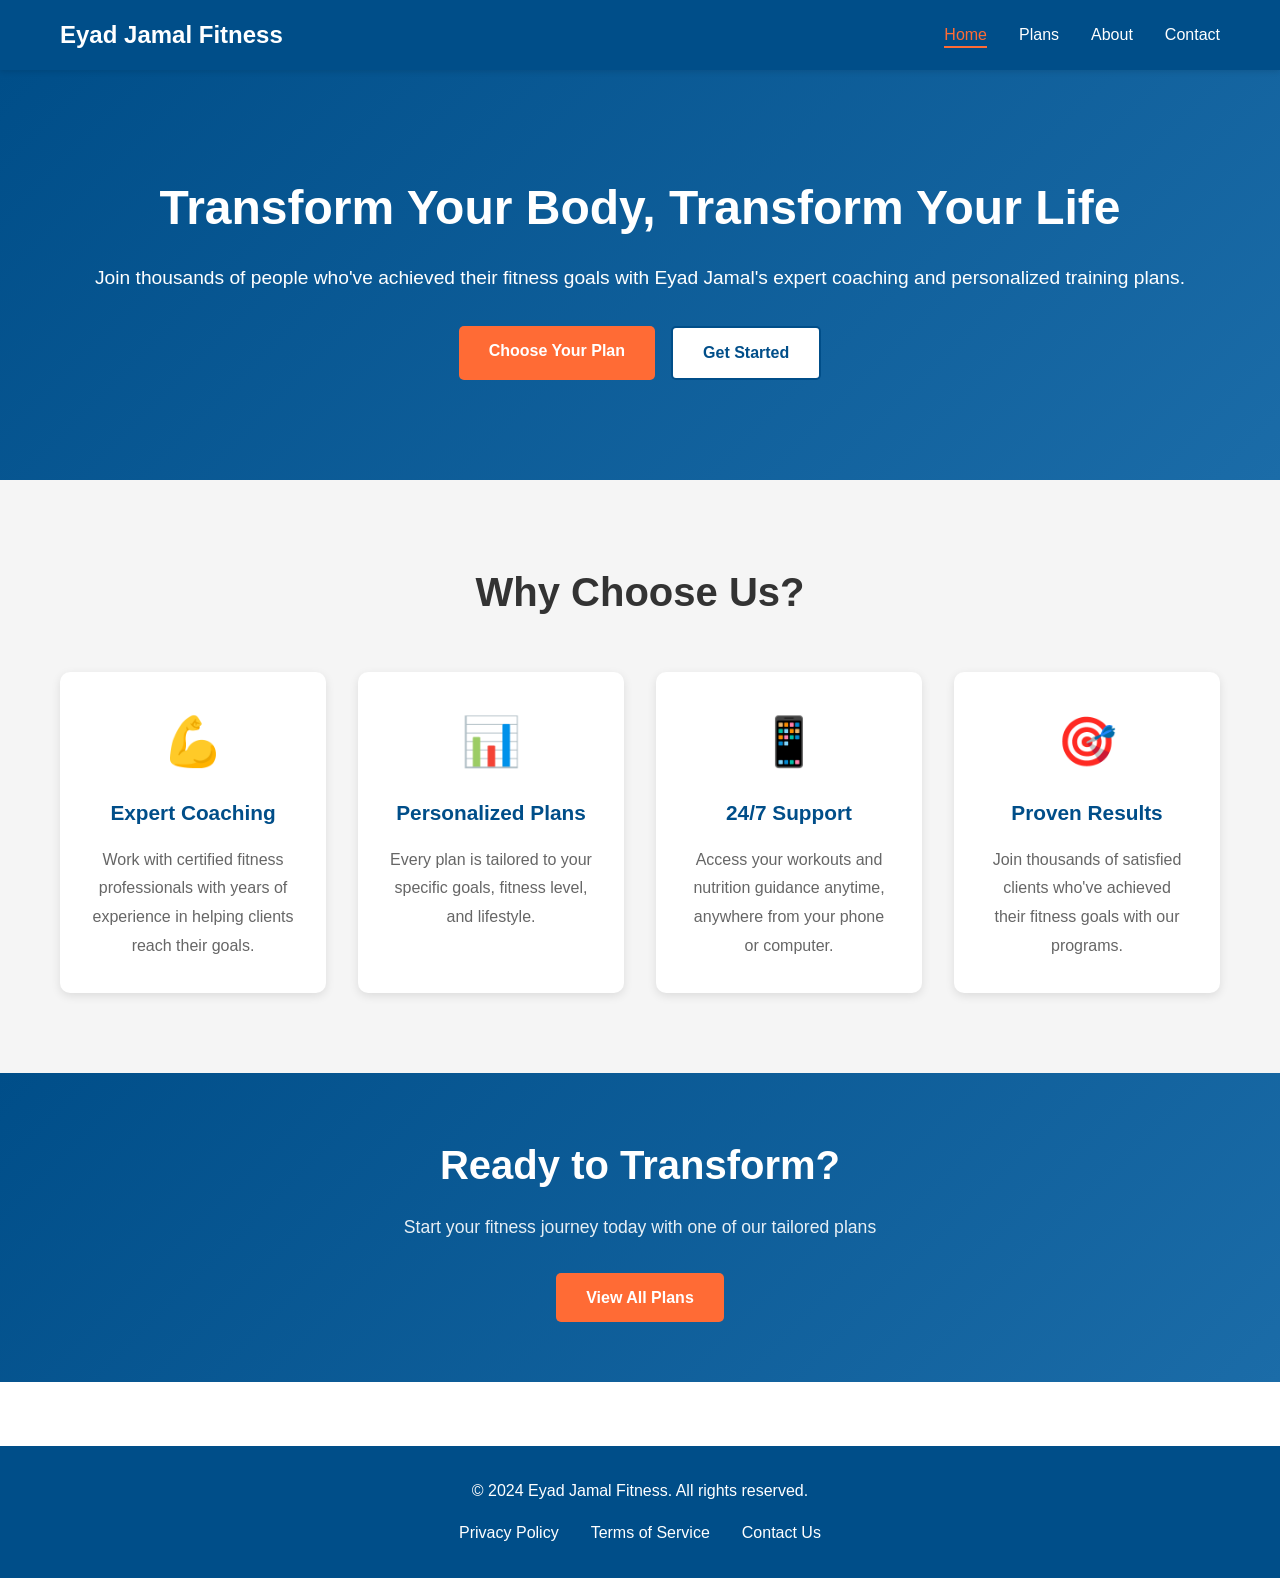
==== index.html @ 680c8c58 "Add homepage with hero section and features" ====
<!DOCTYPE html>
<html lang="en">
<head>
    <meta charset="UTF-8">
    <meta name="viewport" content="width=device-width, initial-scale=1.0">
    <title>Eyad Jamal Fitness - Transform Your Body, Transform Your Life</title>
    <link rel="stylesheet" href="styles.css">
</head>
<body>
    <!-- Navigation -->
    <nav class="navbar">
        <div class="container">
            <div class="nav-content">
                <div class="logo">
                    <h1>Eyad Jamal Fitness</h1>
                </div>
                <ul class="nav-links">
                    <li><a href="index.html" class="active">Home</a></li>
                    <li><a href="plans.html">Plans</a></li>
                    <li><a href="about.html">About</a></li>
                    <li><a href="contact.html">Contact</a></li>
                </ul>
            </div>
        </div>
    </nav>

    <!-- Hero Section -->
    <section class="hero">
        <div class="container">
            <div class="hero-content">
                <h2>Transform Your Body, Transform Your Life</h2>
                <p>Join thousands of people who've achieved their fitness goals with Eyad Jamal's expert coaching and personalized training plans.</p>
                <div class="hero-buttons">
                    <a href="plans.html" class="btn btn-primary">Choose Your Plan</a>
                    <a href="contact.html" class="btn btn-secondary">Get Started</a>
                </div>
            </div>
        </div>
    </section>

    <!-- Features Section -->
    <section class="features">
        <div class="container">
            <h2>Why Choose Us?</h2>
            <div class="features-grid">
                <div class="feature-card">
                    <div class="feature-icon">💪</div>
                    <h3>Expert Coaching</h3>
                    <p>Work with certified fitness professionals with years of experience in helping clients reach their goals.</p>
                </div>
                <div class="feature-card">
                    <div class="feature-icon">📊</div>
                    <h3>Personalized Plans</h3>
                    <p>Every plan is tailored to your specific goals, fitness level, and lifestyle.</p>
                </div>
                <div class="feature-card">
                    <div class="feature-icon">📱</div>
                    <h3>24/7 Support</h3>
                    <p>Access your workouts and nutrition guidance anytime, anywhere from your phone or computer.</p>
                </div>
                <div class="feature-card">
                    <div class="feature-icon">🎯</div>
                    <h3>Proven Results</h3>
                    <p>Join thousands of satisfied clients who've achieved their fitness goals with our programs.</p>
                </div>
            </div>
        </div>
    </section>

    <!-- CTA Section -->
    <section class="cta">
        <div class="container">
            <h2>Ready to Transform?</h2>
            <p>Start your fitness journey today with one of our tailored plans</p>
            <a href="plans.html" class="btn btn-primary">View All Plans</a>
        </div>
    </section>

    <!-- Footer -->
    <footer class="footer">
        <div class="container">
            <p>&copy; 2024 Eyad Jamal Fitness. All rights reserved.</p>
            <div class="footer-links">
                <a href="#">Privacy Policy</a>
                <a href="#">Terms of Service</a>
                <a href="#">Contact Us</a>
            </div>
        </div>
    </footer>
</body>
</html>
---- styles.css ----
/* Global Styles */
* {
    margin: 0;
    padding: 0;
    box-sizing: border-box;
}

:root {
    --primary-color: #FF6B35;
    --secondary-color: #004E89;
    --accent-color: #1B6CA8;
    --text-color: #333;
    --light-gray: #f5f5f5;
    --border-color: #ddd;
    --success-color: #4CAF50;
}

html {
    scroll-behavior: smooth;
}

body {
    font-family: 'Segoe UI', Tahoma, Geneva, Verdana, sans-serif;
    line-height: 1.6;
    color: var(--text-color);
}

.container {
    max-width: 1200px;
    margin: 0 auto;
    padding: 0 20px;
}

/* Navigation */
.navbar {
    background-color: var(--secondary-color);
    color: white;
    padding: 1rem 0;
    position: sticky;
    top: 0;
    z-index: 100;
    box-shadow: 0 2px 5px rgba(0, 0, 0, 0.1);
}

.nav-content {
    display: flex;
    justify-content: space-between;
    align-items: center;
}

.logo h1 {
    font-size: 1.5rem;
    font-weight: 700;
}

.nav-links {
    display: flex;
    list-style: none;
    gap: 2rem;
}

.nav-links a {
    color: white;
    text-decoration: none;
    font-weight: 500;
    transition: color 0.3s ease;
    position: relative;
}

.nav-links a:hover,
.nav-links a.active {
    color: var(--primary-color);
}

.nav-links a.active::after {
    content: '';
    position: absolute;
    bottom: -5px;
    left: 0;
    right: 0;
    height: 2px;
    background-color: var(--primary-color);
}

/* Hero Section */
.hero {
    background: linear-gradient(135deg, var(--secondary-color) 0%, var(--accent-color) 100%);
    color: white;
    padding: 100px 0;
    text-align: center;
}

.hero-content h2 {
    font-size: 3rem;
    margin-bottom: 1rem;
    animation: fadeInDown 0.6s ease;
}

.hero-content p {
    font-size: 1.2rem;
    margin-bottom: 2rem;
    animation: fadeInUp 0.6s ease;
}

.hero-buttons {
    display: flex;
    gap: 1rem;
    justify-content: center;
    flex-wrap: wrap;
    animation: fadeInUp 0.8s ease;
}

/* Buttons */
.btn {
    padding: 12px 30px;
    border: none;
    border-radius: 5px;
    font-size: 1rem;
    cursor: pointer;
    text-decoration: none;
    display: inline-block;
    transition: all 0.3s ease;
    font-weight: 600;
}

.btn-primary {
    background-color: var(--primary-color);
    color: white;
}

.btn-primary:hover {
    background-color: #ff5722;
    transform: translateY(-2px);
    box-shadow: 0 5px 15px rgba(255, 107, 53, 0.3);
}

.btn-secondary {
    background-color: white;
    color: var(--secondary-color);
    border: 2px solid var(--secondary-color);
}

.btn-secondary:hover {
    background-color: var(--secondary-color);
    color: white;
    transform: translateY(-2px);
}

/* Features Section */
.features {
    padding: 80px 0;
    background-color: var(--light-gray);
}

.features h2 {
    text-align: center;
    font-size: 2.5rem;
    margin-bottom: 3rem;
}

.features-grid {
    display: grid;
    grid-template-columns: repeat(auto-fit, minmax(250px, 1fr));
    gap: 2rem;
}

.feature-card {
    background: white;
    padding: 2rem;
    border-radius: 10px;
    text-align: center;
    box-shadow: 0 3px 10px rgba(0, 0, 0, 0.1);
    transition: transform 0.3s ease, box-shadow 0.3s ease;
}

.feature-card:hover {
    transform: translateY(-10px);
    box-shadow: 0 10px 25px rgba(0, 0, 0, 0.15);
}

.feature-icon {
    font-size: 3rem;
    margin-bottom: 1rem;
}

.feature-card h3 {
    font-size: 1.3rem;
    margin-bottom: 1rem;
    color: var(--secondary-color);
}

.feature-card p {
    color: #666;
    line-height: 1.8;
}

/* Plans Section */
.plans-section {
    padding: 80px 0;
}

.plans-section h2 {
    text-align: center;
    font-size: 2.5rem;
    margin-bottom: 3rem;
}

.plans-grid {
    display: grid;
    grid-template-columns: repeat(auto-fit, minmax(280px, 1fr));
    gap: 2rem;
}

.plan-card {
    background: white;
    border: 2px solid var(--border-color);
    border-radius: 10px;
    padding: 2rem;
    text-align: center;
    transition: all 0.3s ease;
    position: relative;
}

.plan-card:hover {
    transform: translateY(-10px);
    box-shadow: 0 10px 30px rgba(0, 0, 0, 0.2);
}

.plan-card.featured {
    border-color: var(--primary-color);
    border-width: 3px;
    transform: scale(1.05);
}

.plan-card.featured:hover {
    transform: scale(1.05) translateY(-10px);
}

.badge {
    position: absolute;
    top: -15px;
    left: 50%;
    transform: translateX(-50%);
    background-color: var(--primary-color);
    color: white;
    padding: 5px 15px;
    border-radius: 20px;
    font-size: 0.9rem;
    font-weight: 600;
}

.plan-header {
    margin-bottom: 1.5rem;
}

.plan-header h3 {
    font-size: 1.5rem;
    color: var(--secondary-color);
    margin-bottom: 1rem;
}

.plan-price {
    display: flex;
    align-items: baseline;
    justify-content: center;
    gap: 0.5rem;
}

.price {
    font-size: 2.5rem;
    font-weight: 700;
    color: var(--primary-color);
}

.period {
    color: #666;
    font-size: 1rem;
}

.plan-description {
    color: #666;
    margin-bottom: 1.5rem;
    min-height: 2.5rem;
}

.plan-features {
    list-style: none;
    margin: 2rem 0;
    text-align: left;
}

.plan-features li {
    padding: 0.7rem 0;
    border-bottom: 1px solid var(--border-color);
    color: #666;
}

.plan-features li:last-child {
    border-bottom: none;
}

/* Comparison Table */
.comparison {
    padding: 80px 0;
    background-color: var(--light-gray);
}

.comparison h2 {
    text-align: center;
    font-size: 2.5rem;
    margin-bottom: 3rem;
}

.comparison-table {
    width: 100%;
    border-collapse: collapse;
    background: white;
    border-radius: 10px;
    overflow: hidden;
    box-shadow: 0 3px 10px rgba(0, 0, 0, 0.1);
}

.comparison-table thead {
    background-color: var(--secondary-color);
    color: white;
}

.comparison-table th,
.comparison-table td {
    padding: 1.5rem;
    text-align: center;
    border-bottom: 1px solid var(--border-color);
}

.comparison-table th:first-child,
.comparison-table td:first-child {
    text-align: left;
}

.comparison-table tbody tr:hover {
    background-color: var(--light-gray);
}

/* About Section */
.about-section,
.values {
    padding: 80px 0;
}

.values {
    background-color: var(--light-gray);
}

.about-content h2,
.values h2 {
    font-size: 2.5rem;
    margin-bottom: 2rem;
    color: var(--secondary-color);
}

.about-content p {
    font-size: 1.1rem;
    line-height: 1.8;
    margin-bottom: 1.5rem;
    color: #555;
}

.values-grid {
    display: grid;
    grid-template-columns: repeat(auto-fit, minmax(250px, 1fr));
    gap: 2rem;
}

.value-card {
    background: white;
    padding: 2rem;
    border-radius: 10px;
    text-align: center;
    box-shadow: 0 3px 10px rgba(0, 0, 0, 0.1);
    transition: transform 0.3s ease;
}

.value-card:hover {
    transform: translateY(-5px);
}

.value-card h3 {
    font-size: 1.3rem;
    color: var(--primary-color);
    margin-bottom: 1rem;
}

.value-card p {
    color: #666;
}

/* Stats Section */
.stats {
    padding: 80px 0;
    background: linear-gradient(135deg, var(--secondary-color) 0%, var(--accent-color) 100%);
    color: white;
}

.stats h2 {
    text-align: center;
    font-size: 2.5rem;
    margin-bottom: 3rem;
}

.stats-grid {
    display: grid;
    grid-template-columns: repeat(auto-fit, minmax(200px, 1fr));
    gap: 2rem;
    text-align: center;
}

.stat-card h3 {
    font-size: 2.5rem;
    margin-bottom: 0.5rem;
}

.stat-card p {
    font-size: 1.1rem;
    opacity: 0.9;
}

/* Testimonials Section */
.testimonials {
    padding: 80px 0;
    background-color: var(--light-gray);
}

.testimonials h2 {
    text-align: center;
    font-size: 2.5rem;
    margin-bottom: 3rem;
}

.testimonials-grid {
    display: grid;
    grid-template-columns: repeat(auto-fit, minmax(300px, 1fr));
    gap: 2rem;
}

.testimonial-card {
    background: white;
    padding: 2rem;
    border-radius: 10px;
    box-shadow: 0 3px 10px rgba(0, 0, 0, 0.1);
    border-left: 4px solid var(--primary-color);
}

.testimonial-card p {
    font-style: italic;
    color: #666;
    margin-bottom: 1rem;
    line-height: 1.8;
}

.testimonial-card h4 {
    color: var(--secondary-color);
    margin-bottom: 0.5rem;
}

.testimonial-card span {
    font-size: 0.9rem;
    color: #999;
}

/* Contact Section */
.contact-section {
    padding: 80px 0;
}

.contact-content {
    display: grid;
    grid-template-columns: 1fr 1fr;
    gap: 3rem;
}

.contact-info h2,
.contact-form h2 {
    font-size: 1.8rem;
    color: var(--secondary-color);
    margin-bottom: 2rem;
}

.info-item {
    margin-bottom: 2rem;
}

.info-item h4 {
    color: var(--primary-color);
    margin-bottom: 0.5rem;
}

.info-item p {
    color: #666;
    line-height: 1.8;
}

.info-item a {
    color: var(--primary-color);
    text-decoration: none;
}

.info-item a:hover {
    text-decoration: underline;
}

/* Contact Form */
.form-group {
    margin-bottom: 1.5rem;
}

.form-group label {
    display: block;
    margin-bottom: 0.5rem;
    font-weight: 600;
    color: var(--secondary-color);
}

.form-group input,
.form-group textarea {
    width: 100%;
    padding: 0.8rem;
    border: 1px solid var(--border-color);
    border-radius: 5px;
    font-family: inherit;
    font-size: 1rem;
    transition: border-color 0.3s ease;
}

.form-group input:focus,
.form-group textarea:focus {
    outline: none;
    border-color: var(--primary-color);
    box-shadow: 0 0 5px rgba(255, 107, 53, 0.3);
}

/* FAQ Section */
.faq {
    padding: 80px 0;
    background-color: var(--light-gray);
}

.faq h2 {
    text-align: center;
    font-size: 2.5rem;
    margin-bottom: 3rem;
}

.faq-grid {
    display: grid;
    grid-template-columns: repeat(auto-fit, minmax(300px, 1fr));
    gap: 2rem;
}

.faq-item {
    background: white;
    padding: 2rem;
    border-radius: 10px;
    box-shadow: 0 3px 10px rgba(0, 0, 0, 0.1);
}

.faq-item h4 {
    color: var(--primary-color);
    margin-bottom: 1rem;
    font-size: 1.1rem;
}

.faq-item p {
    color: #666;
    line-height: 1.8;
}

/* CTA Section */
.cta {
    background: linear-gradient(135deg, var(--secondary-color) 0%, var(--accent-color) 100%);
    color: white;
    padding: 60px 0;
    text-align: center;
}

.cta h2 {
    font-size: 2.5rem;
    margin-bottom: 1rem;
}

.cta p {
    font-size: 1.1rem;
    margin-bottom: 2rem;
    opacity: 0.9;
}

/* Page Header */
.page-header {
    background: linear-gradient(135deg, var(--secondary-color) 0%, var(--accent-color) 100%);
    color: white;
    padding: 60px 0;
    text-align: center;
}

.page-header h2 {
    font-size: 2.5rem;
    margin-bottom: 1rem;
}

.page-header p {
    font-size: 1.1rem;
}

/* Footer */
.footer {
    background-color: var(--secondary-color);
    color: white;
    text-align: center;
    padding: 2rem 0;
    margin-top: 4rem;
}

.footer-links {
    margin-top: 1rem;
    display: flex;
    justify-content: center;
    gap: 2rem;
    flex-wrap: wrap;
}

.footer-links a {
    color: white;
    text-decoration: none;
    transition: color 0.3s ease;
}

.footer-links a:hover {
    color: var(--primary-color);
}

/* Animations */
@keyframes fadeInDown {
    from {
        opacity: 0;
        transform: translateY(-30px);
    }
    to {
        opacity: 1;
        transform: translateY(0);
    }
}

@keyframes fadeInUp {
    from {
        opacity: 0;
        transform: translateY(30px);
    }
    to {
        opacity: 1;
        transform: translateY(0);
    }
}

/* Responsive Design */
@media (max-width: 768px) {
    .nav-links {
        gap: 1rem;
        font-size: 0.9rem;
    }

    .hero-content h2 {
        font-size: 2rem;
    }

    .hero-content p {
        font-size: 1rem;
    }

    .hero-buttons {
        flex-direction: column;
        align-items: center;
    }

    .hero-buttons .btn {
        width: 100%;
        max-width: 300px;
    }

    .features h2,
    .plans-section h2,
    .comparison h2,
    .values h2,
    .stats h2,
    .testimonials h2,
    .faq h2,
    .cta h2,
    .page-header h2 {
        font-size: 1.8rem;
    }

    .contact-content {
        grid-template-columns: 1fr;
    }

    .comparison-table th,
    .comparison-table td {
        padding: 1rem;
        font-size: 0.9rem;
    }

    .plan-card.featured {
        transform: scale(1);
    }

    .plan-card.featured:hover {
        transform: translateY(-10px);
    }
}

@media (max-width: 480px) {
    .nav-links {
        gap: 0.5rem;
        font-size: 0.8rem;
    }

    .logo h1 {
        font-size: 1rem;
    }

    .hero-content h2 {
        font-size: 1.5rem;
    }

    .hero-content p {
        font-size: 0.95rem;
    }

    .btn {
        padding: 10px 20px;
        font-size: 0.9rem;
    }

    .features-grid,
    .plans-grid,
    .values-grid,
    .stats-grid,
    .testimonials-grid,
    .faq-grid {
        grid-template-columns: 1fr;
    }

    .price {
        font-size: 2rem;
    }
}
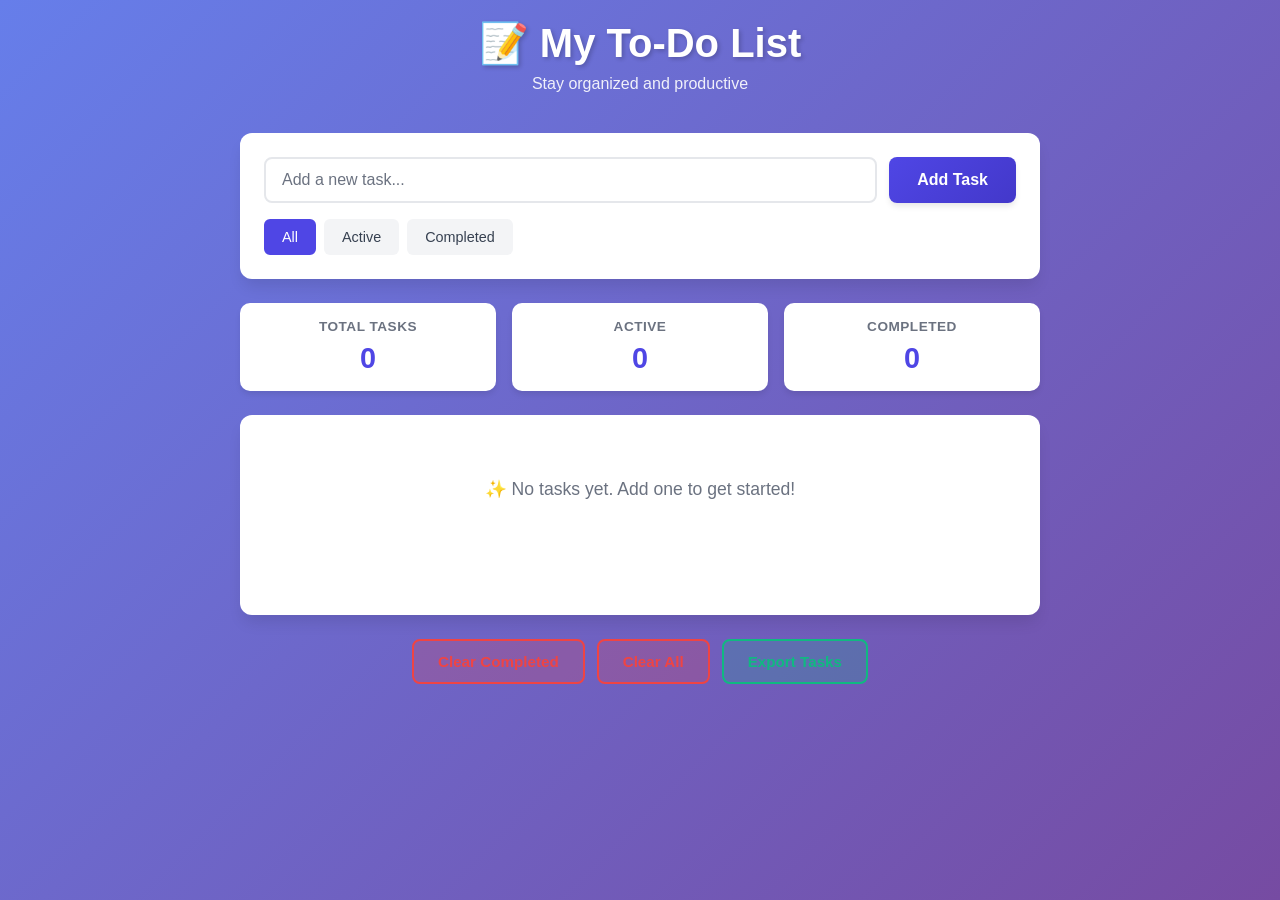
==== commit 681fd9af: "Initial commit: Add complete to-do list application with local storage" ====
--- a/index.html
+++ b/index.html
@@ -3,89 +3,69 @@
 <head>
     <meta charset="UTF-8">
     <meta name="viewport" content="width=device-width, initial-scale=1.0">
-    <title>Eyad Jamal Fitness - Transform Your Body, Transform Your Life</title>
+    <title>To-Do List Application</title>
     <link rel="stylesheet" href="styles.css">
 </head>
 <body>
-    <!-- Navigation -->
-    <nav class="navbar">
-        <div class="container">
-            <div class="nav-content">
-                <div class="logo">
-                    <h1>Eyad Jamal Fitness</h1>
-                </div>
-                <ul class="nav-links">
-                    <li><a href="index.html" class="active">Home</a></li>
-                    <li><a href="plans.html">Plans</a></li>
-                    <li><a href="about.html">About</a></li>
-                    <li><a href="contact.html">Contact</a></li>
-                </ul>
+    <div class="container">
+        <!-- Header -->
+        <header class="header">
+            <h1>📝 My To-Do List</h1>
+            <p class="subtitle">Stay organized and productive</p>
+        </header>
+
+        <!-- Input Section -->
+        <div class="input-section">
+            <div class="input-wrapper">
+                <input 
+                    type="text" 
+                    id="todoInput" 
+                    class="todo-input" 
+                    placeholder="Add a new task..."
+                    autocomplete="off"
+                >
+                <button id="addBtn" class="add-btn">Add Task</button>
+            </div>
+            <div class="quick-filters">
+                <button class="filter-btn active" data-filter="all">All</button>
+                <button class="filter-btn" data-filter="active">Active</button>
+                <button class="filter-btn" data-filter="completed">Completed</button>
             </div>
         </div>
-    </nav>
 
-    <!-- Hero Section -->
-    <section class="hero">
-        <div class="container">
-            <div class="hero-content">
-                <h2>Transform Your Body, Transform Your Life</h2>
-                <p>Join thousands of people who've achieved their fitness goals with Eyad Jamal's expert coaching and personalized training plans.</p>
-                <div class="hero-buttons">
-                    <a href="plans.html" class="btn btn-primary">Choose Your Plan</a>
-                    <a href="contact.html" class="btn btn-secondary">Get Started</a>
+        <!-- Stats Section -->
+        <div class="stats-section">
+            <div class="stat">
+                <span class="stat-label">Total Tasks</span>
+                <span class="stat-value" id="totalCount">0</span>
+            </div>
+            <div class="stat">
+                <span class="stat-label">Active</span>
+                <span class="stat-value" id="activeCount">0</span>
+            </div>
+            <div class="stat">
+                <span class="stat-label">Completed</span>
+                <span class="stat-value" id="completedCount">0</span>
+            </div>
+        </div>
+
+        <!-- Todo List -->
+        <section class="todos-section">
+            <div id="todoList" class="todo-list">
+                <div class="empty-state">
+                    <p>✨ No tasks yet. Add one to get started!</p>
                 </div>
             </div>
+        </section>
+
+        <!-- Action Buttons -->
+        <div class="action-buttons">
+            <button id="clearCompletedBtn" class="action-btn danger-btn">Clear Completed</button>
+            <button id="clearAllBtn" class="action-btn danger-btn">Clear All</button>
+            <button id="exportBtn" class="action-btn export-btn">Export Tasks</button>
         </div>
-    </section>
+    </div>
 
-    <!-- Features Section -->
-    <section class="features">
-        <div class="container">
-            <h2>Why Choose Us?</h2>
-            <div class="features-grid">
-                <div class="feature-card">
-                    <div class="feature-icon">💪</div>
-                    <h3>Expert Coaching</h3>
-                    <p>Work with certified fitness professionals with years of experience in helping clients reach their goals.</p>
-                </div>
-                <div class="feature-card">
-                    <div class="feature-icon">📊</div>
-                    <h3>Personalized Plans</h3>
-                    <p>Every plan is tailored to your specific goals, fitness level, and lifestyle.</p>
-                </div>
-                <div class="feature-card">
-                    <div class="feature-icon">📱</div>
-                    <h3>24/7 Support</h3>
-                    <p>Access your workouts and nutrition guidance anytime, anywhere from your phone or computer.</p>
-                </div>
-                <div class="feature-card">
-                    <div class="feature-icon">🎯</div>
-                    <h3>Proven Results</h3>
-                    <p>Join thousands of satisfied clients who've achieved their fitness goals with our programs.</p>
-                </div>
-            </div>
-        </div>
-    </section>
-
-    <!-- CTA Section -->
-    <section class="cta">
-        <div class="container">
-            <h2>Ready to Transform?</h2>
-            <p>Start your fitness journey today with one of our tailored plans</p>
-            <a href="plans.html" class="btn btn-primary">View All Plans</a>
-        </div>
-    </section>
-
-    <!-- Footer -->
-    <footer class="footer">
-        <div class="container">
-            <p>&copy; 2024 Eyad Jamal Fitness. All rights reserved.</p>
-            <div class="footer-links">
-                <a href="#">Privacy Policy</a>
-                <a href="#">Terms of Service</a>
-                <a href="#">Contact Us</a>
-            </div>
-        </div>
-    </footer>
+    <script src="app.js"></script>
 </body>
-</html>
+</html>
--- a/styles.css
+++ b/styles.css
@@ -6,13 +6,22 @@
 }
 
 :root {
-    --primary-color: #FF6B35;
-    --secondary-color: #004E89;
-    --accent-color: #1B6CA8;
-    --text-color: #333;
-    --light-gray: #f5f5f5;
-    --border-color: #ddd;
-    --success-color: #4CAF50;
+    --primary-color: #4f46e5;
+    --primary-dark: #4338ca;
+    --primary-light: #6366f1;
+    --success-color: #10b981;
+    --danger-color: #ef4444;
+    --warning-color: #f59e0b;
+    --gray-100: #f3f4f6;
+    --gray-200: #e5e7eb;
+    --gray-300: #d1d5db;
+    --gray-500: #6b7280;
+    --gray-700: #374151;
+    --gray-900: #111827;
+    --shadow-sm: 0 1px 2px 0 rgba(0, 0, 0, 0.05);
+    --shadow-md: 0 4px 6px -1px rgba(0, 0, 0, 0.1);
+    --shadow-lg: 0 10px 15px -3px rgba(0, 0, 0, 0.1);
+    --transition: all 0.3s cubic-bezier(0.4, 0, 0.2, 1);
 }
 
 html {
@@ -20,628 +29,357 @@
 }
 
 body {
-    font-family: 'Segoe UI', Tahoma, Geneva, Verdana, sans-serif;
-    line-height: 1.6;
-    color: var(--text-color);
+    font-family: -apple-system, BlinkMacSystemFont, 'Segoe UI', 'Roboto', 'Oxygen',
+        'Ubuntu', 'Cantarell', 'Fira Sans', 'Droid Sans', 'Helvetica Neue',
+        sans-serif;
+    background: linear-gradient(135deg, #667eea 0%, #764ba2 100%);
+    min-height: 100vh;
+    padding: 20px;
+    color: var(--gray-900);
 }
 
 .container {
-    max-width: 1200px;
+    max-width: 800px;
     margin: 0 auto;
-    padding: 0 20px;
-}
-
-/* Navigation */
-.navbar {
-    background-color: var(--secondary-color);
-    color: white;
-    padding: 1rem 0;
-    position: sticky;
-    top: 0;
-    z-index: 100;
-    box-shadow: 0 2px 5px rgba(0, 0, 0, 0.1);
-}
-
-.nav-content {
+}
+
+/* Header */
+.header {
+    text-align: center;
+    color: white;
+    margin-bottom: 40px;
+    animation: slideDown 0.6s ease;
+}
+
+.header h1 {
+    font-size: 2.5rem;
+    font-weight: 700;
+    margin-bottom: 8px;
+    text-shadow: 2px 2px 4px rgba(0, 0, 0, 0.2);
+}
+
+.subtitle {
+    font-size: 1rem;
+    opacity: 0.9;
+    font-weight: 300;
+}
+
+/* Input Section */
+.input-section {
+    background: white;
+    border-radius: 12px;
+    padding: 24px;
+    box-shadow: var(--shadow-lg);
+    margin-bottom: 24px;
+    animation: slideUp 0.6s ease;
+}
+
+.input-wrapper {
     display: flex;
-    justify-content: space-between;
-    align-items: center;
-}
-
-.logo h1 {
-    font-size: 1.5rem;
-    font-weight: 700;
-}
-
-.nav-links {
+    gap: 12px;
+    margin-bottom: 16px;
+}
+
+.todo-input {
+    flex: 1;
+    padding: 12px 16px;
+    border: 2px solid var(--gray-200);
+    border-radius: 8px;
+    font-size: 1rem;
+    transition: var(--transition);
+    font-family: inherit;
+}
+
+.todo-input:focus {
+    outline: none;
+    border-color: var(--primary-color);
+    box-shadow: 0 0 0 3px rgba(79, 70, 229, 0.1);
+}
+
+.todo-input::placeholder {
+    color: var(--gray-500);
+}
+
+.add-btn {
+    padding: 12px 28px;
+    background: linear-gradient(135deg, var(--primary-color), var(--primary-dark));
+    color: white;
+    border: none;
+    border-radius: 8px;
+    font-size: 1rem;
+    font-weight: 600;
+    cursor: pointer;
+    transition: var(--transition);
+    box-shadow: var(--shadow-md);
+}
+
+.add-btn:hover {
+    transform: translateY(-2px);
+    box-shadow: var(--shadow-lg);
+}
+
+.add-btn:active {
+    transform: translateY(0);
+}
+
+/* Quick Filters */
+.quick-filters {
     display: flex;
-    list-style: none;
-    gap: 2rem;
-}
-
-.nav-links a {
-    color: white;
-    text-decoration: none;
+    gap: 8px;
+    flex-wrap: wrap;
+}
+
+.filter-btn {
+    padding: 8px 16px;
+    background: var(--gray-100);
+    color: var(--gray-700);
+    border: 2px solid transparent;
+    border-radius: 6px;
+    cursor: pointer;
+    font-size: 0.9rem;
     font-weight: 500;
-    transition: color 0.3s ease;
-    position: relative;
-}
-
-.nav-links a:hover,
-.nav-links a.active {
-    color: var(--primary-color);
-}
-
-.nav-links a.active::after {
-    content: '';
-    position: absolute;
-    bottom: -5px;
-    left: 0;
-    right: 0;
-    height: 2px;
-    background-color: var(--primary-color);
-}
-
-/* Hero Section */
-.hero {
-    background: linear-gradient(135deg, var(--secondary-color) 0%, var(--accent-color) 100%);
-    color: white;
-    padding: 100px 0;
-    text-align: center;
-}
-
-.hero-content h2 {
-    font-size: 3rem;
-    margin-bottom: 1rem;
-    animation: fadeInDown 0.6s ease;
-}
-
-.hero-content p {
-    font-size: 1.2rem;
-    margin-bottom: 2rem;
-    animation: fadeInUp 0.6s ease;
-}
-
-.hero-buttons {
-    display: flex;
-    gap: 1rem;
-    justify-content: center;
-    flex-wrap: wrap;
-    animation: fadeInUp 0.8s ease;
-}
-
-/* Buttons */
-.btn {
-    padding: 12px 30px;
-    border: none;
-    border-radius: 5px;
-    font-size: 1rem;
-    cursor: pointer;
-    text-decoration: none;
-    display: inline-block;
-    transition: all 0.3s ease;
-    font-weight: 600;
-}
-
-.btn-primary {
-    background-color: var(--primary-color);
-    color: white;
-}
-
-.btn-primary:hover {
-    background-color: #ff5722;
-    transform: translateY(-2px);
-    box-shadow: 0 5px 15px rgba(255, 107, 53, 0.3);
-}
-
-.btn-secondary {
-    background-color: white;
-    color: var(--secondary-color);
-    border: 2px solid var(--secondary-color);
-}
-
-.btn-secondary:hover {
-    background-color: var(--secondary-color);
-    color: white;
-    transform: translateY(-2px);
-}
-
-/* Features Section */
-.features {
-    padding: 80px 0;
-    background-color: var(--light-gray);
-}
-
-.features h2 {
-    text-align: center;
-    font-size: 2.5rem;
-    margin-bottom: 3rem;
-}
-
-.features-grid {
+    transition: var(--transition);
+}
+
+.filter-btn:hover {
+    background: var(--gray-200);
+}
+
+.filter-btn.active {
+    background: var(--primary-color);
+    color: white;
+    border-color: var(--primary-color);
+}
+
+/* Stats Section */
+.stats-section {
     display: grid;
-    grid-template-columns: repeat(auto-fit, minmax(250px, 1fr));
-    gap: 2rem;
-}
-
-.feature-card {
+    grid-template-columns: repeat(3, 1fr);
+    gap: 16px;
+    margin-bottom: 24px;
+}
+
+.stat {
     background: white;
-    padding: 2rem;
+    padding: 16px;
     border-radius: 10px;
     text-align: center;
-    box-shadow: 0 3px 10px rgba(0, 0, 0, 0.1);
-    transition: transform 0.3s ease, box-shadow 0.3s ease;
-}
-
-.feature-card:hover {
-    transform: translateY(-10px);
-    box-shadow: 0 10px 25px rgba(0, 0, 0, 0.15);
-}
-
-.feature-icon {
-    font-size: 3rem;
-    margin-bottom: 1rem;
-}
-
-.feature-card h3 {
-    font-size: 1.3rem;
-    margin-bottom: 1rem;
-    color: var(--secondary-color);
-}
-
-.feature-card p {
-    color: #666;
-    line-height: 1.8;
-}
-
-/* Plans Section */
-.plans-section {
-    padding: 80px 0;
-}
-
-.plans-section h2 {
-    text-align: center;
-    font-size: 2.5rem;
-    margin-bottom: 3rem;
-}
-
-.plans-grid {
-    display: grid;
-    grid-template-columns: repeat(auto-fit, minmax(280px, 1fr));
-    gap: 2rem;
-}
-
-.plan-card {
-    background: white;
-    border: 2px solid var(--border-color);
-    border-radius: 10px;
-    padding: 2rem;
-    text-align: center;
-    transition: all 0.3s ease;
-    position: relative;
-}
-
-.plan-card:hover {
-    transform: translateY(-10px);
-    box-shadow: 0 10px 30px rgba(0, 0, 0, 0.2);
-}
-
-.plan-card.featured {
-    border-color: var(--primary-color);
-    border-width: 3px;
-    transform: scale(1.05);
-}
-
-.plan-card.featured:hover {
-    transform: scale(1.05) translateY(-10px);
-}
-
-.badge {
-    position: absolute;
-    top: -15px;
-    left: 50%;
-    transform: translateX(-50%);
-    background-color: var(--primary-color);
-    color: white;
-    padding: 5px 15px;
-    border-radius: 20px;
-    font-size: 0.9rem;
+    box-shadow: var(--shadow-md);
+    animation: slideUp 0.6s ease;
+}
+
+.stat-label {
+    display: block;
+    font-size: 0.85rem;
+    color: var(--gray-500);
     font-weight: 600;
-}
-
-.plan-header {
-    margin-bottom: 1.5rem;
-}
-
-.plan-header h3 {
-    font-size: 1.5rem;
-    color: var(--secondary-color);
-    margin-bottom: 1rem;
-}
-
-.plan-price {
-    display: flex;
-    align-items: baseline;
-    justify-content: center;
-    gap: 0.5rem;
-}
-
-.price {
-    font-size: 2.5rem;
+    text-transform: uppercase;
+    letter-spacing: 0.5px;
+    margin-bottom: 8px;
+}
+
+.stat-value {
+    display: block;
+    font-size: 1.8rem;
     font-weight: 700;
     color: var(--primary-color);
 }
 
-.period {
-    color: #666;
+/* Todo List Section */
+.todos-section {
+    background: white;
+    border-radius: 12px;
+    padding: 24px;
+    box-shadow: var(--shadow-lg);
+    margin-bottom: 24px;
+    min-height: 200px;
+}
+
+.todo-list {
+    animation: slideUp 0.6s ease;
+}
+
+.empty-state {
+    text-align: center;
+    padding: 40px 20px;
+    color: var(--gray-500);
+    font-size: 1.1rem;
+}
+
+/* Todo Item */
+.todo-item {
+    display: flex;
+    align-items: center;
+    gap: 12px;
+    padding: 16px;
+    background: var(--gray-100);
+    border-radius: 8px;
+    margin-bottom: 12px;
+    transition: var(--transition);
+    animation: fadeInDown 0.3s ease;
+}
+
+.todo-item:hover {
+    background: var(--gray-200);
+    transform: translateX(4px);
+}
+
+.todo-item.completed {
+    opacity: 0.7;
+}
+
+.todo-checkbox {
+    width: 24px;
+    height: 24px;
+    min-width: 24px;
+    cursor: pointer;
+    accent-color: var(--success-color);
+}
+
+.todo-text {
+    flex: 1;
     font-size: 1rem;
-}
-
-.plan-description {
-    color: #666;
-    margin-bottom: 1.5rem;
-    min-height: 2.5rem;
-}
-
-.plan-features {
-    list-style: none;
-    margin: 2rem 0;
-    text-align: left;
-}
-
-.plan-features li {
-    padding: 0.7rem 0;
-    border-bottom: 1px solid var(--border-color);
-    color: #666;
-}
-
-.plan-features li:last-child {
-    border-bottom: none;
-}
-
-/* Comparison Table */
-.comparison {
-    padding: 80px 0;
-    background-color: var(--light-gray);
-}
-
-.comparison h2 {
-    text-align: center;
-    font-size: 2.5rem;
-    margin-bottom: 3rem;
-}
-
-.comparison-table {
-    width: 100%;
-    border-collapse: collapse;
-    background: white;
-    border-radius: 10px;
-    overflow: hidden;
-    box-shadow: 0 3px 10px rgba(0, 0, 0, 0.1);
-}
-
-.comparison-table thead {
-    background-color: var(--secondary-color);
-    color: white;
-}
-
-.comparison-table th,
-.comparison-table td {
-    padding: 1.5rem;
-    text-align: center;
-    border-bottom: 1px solid var(--border-color);
-}
-
-.comparison-table th:first-child,
-.comparison-table td:first-child {
-    text-align: left;
-}
-
-.comparison-table tbody tr:hover {
-    background-color: var(--light-gray);
-}
-
-/* About Section */
-.about-section,
-.values {
-    padding: 80px 0;
-}
-
-.values {
-    background-color: var(--light-gray);
-}
-
-.about-content h2,
-.values h2 {
-    font-size: 2.5rem;
-    margin-bottom: 2rem;
-    color: var(--secondary-color);
-}
-
-.about-content p {
-    font-size: 1.1rem;
-    line-height: 1.8;
-    margin-bottom: 1.5rem;
-    color: #555;
-}
-
-.values-grid {
-    display: grid;
-    grid-template-columns: repeat(auto-fit, minmax(250px, 1fr));
-    gap: 2rem;
-}
-
-.value-card {
-    background: white;
-    padding: 2rem;
-    border-radius: 10px;
-    text-align: center;
-    box-shadow: 0 3px 10px rgba(0, 0, 0, 0.1);
-    transition: transform 0.3s ease;
-}
-
-.value-card:hover {
-    transform: translateY(-5px);
-}
-
-.value-card h3 {
-    font-size: 1.3rem;
-    color: var(--primary-color);
-    margin-bottom: 1rem;
-}
-
-.value-card p {
-    color: #666;
-}
-
-/* Stats Section */
-.stats {
-    padding: 80px 0;
-    background: linear-gradient(135deg, var(--secondary-color) 0%, var(--accent-color) 100%);
-    color: white;
-}
-
-.stats h2 {
-    text-align: center;
-    font-size: 2.5rem;
-    margin-bottom: 3rem;
-}
-
-.stats-grid {
-    display: grid;
-    grid-template-columns: repeat(auto-fit, minmax(200px, 1fr));
-    gap: 2rem;
-    text-align: center;
-}
-
-.stat-card h3 {
-    font-size: 2.5rem;
-    margin-bottom: 0.5rem;
-}
-
-.stat-card p {
-    font-size: 1.1rem;
-    opacity: 0.9;
-}
-
-/* Testimonials Section */
-.testimonials {
-    padding: 80px 0;
-    background-color: var(--light-gray);
-}
-
-.testimonials h2 {
-    text-align: center;
-    font-size: 2.5rem;
-    margin-bottom: 3rem;
-}
-
-.testimonials-grid {
-    display: grid;
-    grid-template-columns: repeat(auto-fit, minmax(300px, 1fr));
-    gap: 2rem;
-}
-
-.testimonial-card {
-    background: white;
-    padding: 2rem;
-    border-radius: 10px;
-    box-shadow: 0 3px 10px rgba(0, 0, 0, 0.1);
-    border-left: 4px solid var(--primary-color);
-}
-
-.testimonial-card p {
-    font-style: italic;
-    color: #666;
-    margin-bottom: 1rem;
-    line-height: 1.8;
-}
-
-.testimonial-card h4 {
-    color: var(--secondary-color);
-    margin-bottom: 0.5rem;
-}
-
-.testimonial-card span {
-    font-size: 0.9rem;
-    color: #999;
-}
-
-/* Contact Section */
-.contact-section {
-    padding: 80px 0;
-}
-
-.contact-content {
-    display: grid;
-    grid-template-columns: 1fr 1fr;
-    gap: 3rem;
-}
-
-.contact-info h2,
-.contact-form h2 {
-    font-size: 1.8rem;
-    color: var(--secondary-color);
-    margin-bottom: 2rem;
-}
-
-.info-item {
-    margin-bottom: 2rem;
-}
-
-.info-item h4 {
-    color: var(--primary-color);
-    margin-bottom: 0.5rem;
-}
-
-.info-item p {
-    color: #666;
-    line-height: 1.8;
-}
-
-.info-item a {
-    color: var(--primary-color);
-    text-decoration: none;
-}
-
-.info-item a:hover {
-    text-decoration: underline;
-}
-
-/* Contact Form */
-.form-group {
-    margin-bottom: 1.5rem;
-}
-
-.form-group label {
-    display: block;
-    margin-bottom: 0.5rem;
+    color: var(--gray-900);
+    word-break: break-word;
+    padding: 0 8px;
+}
+
+.todo-item.completed .todo-text {
+    text-decoration: line-through;
+    color: var(--gray-500);
+}
+
+.todo-time {
+    font-size: 0.8rem;
+    color: var(--gray-500);
+    white-space: nowrap;
+}
+
+.todo-actions {
+    display: flex;
+    gap: 8px;
+}
+
+.todo-btn {
+    padding: 6px 12px;
+    border: none;
+    border-radius: 6px;
+    cursor: pointer;
+    font-size: 0.85rem;
     font-weight: 600;
-    color: var(--secondary-color);
-}
-
-.form-group input,
-.form-group textarea {
-    width: 100%;
-    padding: 0.8rem;
-    border: 1px solid var(--border-color);
-    border-radius: 5px;
-    font-family: inherit;
-    font-size: 1rem;
-    transition: border-color 0.3s ease;
-}
-
-.form-group input:focus,
-.form-group textarea:focus {
-    outline: none;
-    border-color: var(--primary-color);
-    box-shadow: 0 0 5px rgba(255, 107, 53, 0.3);
-}
-
-/* FAQ Section */
-.faq {
-    padding: 80px 0;
-    background-color: var(--light-gray);
-}
-
-.faq h2 {
-    text-align: center;
-    font-size: 2.5rem;
-    margin-bottom: 3rem;
-}
-
-.faq-grid {
-    display: grid;
-    grid-template-columns: repeat(auto-fit, minmax(300px, 1fr));
-    gap: 2rem;
-}
-
-.faq-item {
-    background: white;
-    padding: 2rem;
-    border-radius: 10px;
-    box-shadow: 0 3px 10px rgba(0, 0, 0, 0.1);
-}
-
-.faq-item h4 {
-    color: var(--primary-color);
-    margin-bottom: 1rem;
-    font-size: 1.1rem;
-}
-
-.faq-item p {
-    color: #666;
-    line-height: 1.8;
-}
-
-/* CTA Section */
-.cta {
-    background: linear-gradient(135deg, var(--secondary-color) 0%, var(--accent-color) 100%);
-    color: white;
-    padding: 60px 0;
-    text-align: center;
-}
-
-.cta h2 {
-    font-size: 2.5rem;
-    margin-bottom: 1rem;
-}
-
-.cta p {
-    font-size: 1.1rem;
-    margin-bottom: 2rem;
-    opacity: 0.9;
-}
-
-/* Page Header */
-.page-header {
-    background: linear-gradient(135deg, var(--secondary-color) 0%, var(--accent-color) 100%);
-    color: white;
-    padding: 60px 0;
-    text-align: center;
-}
-
-.page-header h2 {
-    font-size: 2.5rem;
-    margin-bottom: 1rem;
-}
-
-.page-header p {
-    font-size: 1.1rem;
-}
-
-/* Footer */
-.footer {
-    background-color: var(--secondary-color);
-    color: white;
-    text-align: center;
-    padding: 2rem 0;
-    margin-top: 4rem;
-}
-
-.footer-links {
-    margin-top: 1rem;
+    transition: var(--transition);
+}
+
+.edit-btn {
+    background: var(--warning-color);
+    color: white;
+}
+
+.edit-btn:hover {
+    background: #d97706;
+    transform: scale(1.05);
+}
+
+.delete-btn {
+    background: var(--danger-color);
+    color: white;
+}
+
+.delete-btn:hover {
+    background: #dc2626;
+    transform: scale(1.05);
+}
+
+.complete-btn {
+    background: var(--success-color);
+    color: white;
+}
+
+.complete-btn:hover {
+    background: #059669;
+    transform: scale(1.05);
+}
+
+/* Action Buttons */
+.action-buttons {
     display: flex;
+    gap: 12px;
+    flex-wrap: wrap;
     justify-content: center;
-    gap: 2rem;
-    flex-wrap: wrap;
-}
-
-.footer-links a {
-    color: white;
-    text-decoration: none;
-    transition: color 0.3s ease;
-}
-
-.footer-links a:hover {
-    color: var(--primary-color);
+    animation: slideUp 0.6s ease;
+}
+
+.action-btn {
+    padding: 12px 24px;
+    border: 2px solid white;
+    border-radius: 8px;
+    font-size: 0.95rem;
+    font-weight: 600;
+    cursor: pointer;
+    transition: var(--transition);
+    color: white;
+}
+
+.danger-btn {
+    background: rgba(239, 68, 68, 0.2);
+    border-color: #ef4444;
+    color: #ef4444;
+}
+
+.danger-btn:hover {
+    background: #ef4444;
+    color: white;
+    transform: translateY(-2px);
+}
+
+.export-btn {
+    background: rgba(16, 185, 129, 0.2);
+    border-color: #10b981;
+    color: #10b981;
+}
+
+.export-btn:hover {
+    background: #10b981;
+    color: white;
+    transform: translateY(-2px);
 }
 
 /* Animations */
+@keyframes slideDown {
+    from {
+        opacity: 0;
+        transform: translateY(-30px);
+    }
+    to {
+        opacity: 1;
+        transform: translateY(0);
+    }
+}
+
+@keyframes slideUp {
+    from {
+        opacity: 0;
+        transform: translateY(30px);
+    }
+    to {
+        opacity: 1;
+        transform: translateY(0);
+    }
+}
+
+@keyframes fadeIn {
+    from {
+        opacity: 0;
+    }
+    to {
+        opacity: 1;
+    }
+}
+
 @keyframes fadeInDown {
     from {
         opacity: 0;
-        transform: translateY(-30px);
+        transform: translateY(-10px);
     }
     to {
         opacity: 1;
@@ -649,106 +387,111 @@
     }
 }
 
-@keyframes fadeInUp {
-    from {
-        opacity: 0;
-        transform: translateY(30px);
-    }
-    to {
-        opacity: 1;
-        transform: translateY(0);
-    }
+/* Success Message */
+.success-message {
+    position: fixed;
+    bottom: 20px;
+    right: 20px;
+    background: var(--success-color);
+    color: white;
+    padding: 16px 24px;
+    border-radius: 8px;
+    box-shadow: var(--shadow-lg);
+    animation: slideUp 0.3s ease;
+    z-index: 2000;
 }
 
 /* Responsive Design */
 @media (max-width: 768px) {
-    .nav-links {
-        gap: 1rem;
-        font-size: 0.9rem;
-    }
-
-    .hero-content h2 {
-        font-size: 2rem;
-    }
-
-    .hero-content p {
-        font-size: 1rem;
-    }
-
-    .hero-buttons {
+    .header h1 {
+        font-size: 1.8rem;
+    }
+
+    .input-wrapper {
         flex-direction: column;
-        align-items: center;
-    }
-
-    .hero-buttons .btn {
+    }
+
+    .add-btn {
         width: 100%;
-        max-width: 300px;
-    }
-
-    .features h2,
-    .plans-section h2,
-    .comparison h2,
-    .values h2,
-    .stats h2,
-    .testimonials h2,
-    .faq h2,
-    .cta h2,
-    .page-header h2 {
-        font-size: 1.8rem;
-    }
-
-    .contact-content {
+    }
+
+    .stats-section {
         grid-template-columns: 1fr;
     }
 
-    .comparison-table th,
-    .comparison-table td {
-        padding: 1rem;
-        font-size: 0.9rem;
-    }
-
-    .plan-card.featured {
-        transform: scale(1);
-    }
-
-    .plan-card.featured:hover {
-        transform: translateY(-10px);
+    .todo-item {
+        flex-wrap: wrap;
+    }
+
+    .todo-actions {
+        width: 100%;
+        margin-top: 8px;
+    }
+
+    .action-buttons {
+        flex-direction: column;
+    }
+
+    .action-btn {
+        width: 100%;
     }
 }
 
 @media (max-width: 480px) {
-    .nav-links {
-        gap: 0.5rem;
+    body {
+        padding: 12px;
+    }
+
+    .header h1 {
+        font-size: 1.5rem;
+    }
+
+    .input-section {
+        padding: 16px;
+    }
+
+    .stats-section {
+        gap: 12px;
+    }
+
+    .stat {
+        padding: 12px;
+    }
+
+    .stat-label {
+        font-size: 0.75rem;
+    }
+
+    .stat-value {
+        font-size: 1.5rem;
+    }
+
+    .todos-section {
+        padding: 16px;
+    }
+
+    .todo-item {
+        padding: 12px;
+        gap: 8px;
+    }
+
+    .todo-text {
+        font-size: 0.95rem;
+    }
+
+    .todo-btn {
+        padding: 4px 10px;
         font-size: 0.8rem;
     }
 
-    .logo h1 {
-        font-size: 1rem;
-    }
-
-    .hero-content h2 {
-        font-size: 1.5rem;
-    }
-
-    .hero-content p {
-        font-size: 0.95rem;
-    }
-
-    .btn {
-        padding: 10px 20px;
-        font-size: 0.9rem;
-    }
-
-    .features-grid,
-    .plans-grid,
-    .values-grid,
-    .stats-grid,
-    .testimonials-grid,
-    .faq-grid {
-        grid-template-columns: 1fr;
-    }
-
-    .price {
-        font-size: 2rem;
-    }
-}
+    .filter-btn {
+        padding: 6px 12px;
+        font-size: 0.8rem;
+    }
+
+    .success-message {
+        bottom: 10px;
+        right: 10px;
+        left: 10px;
+    }
+}
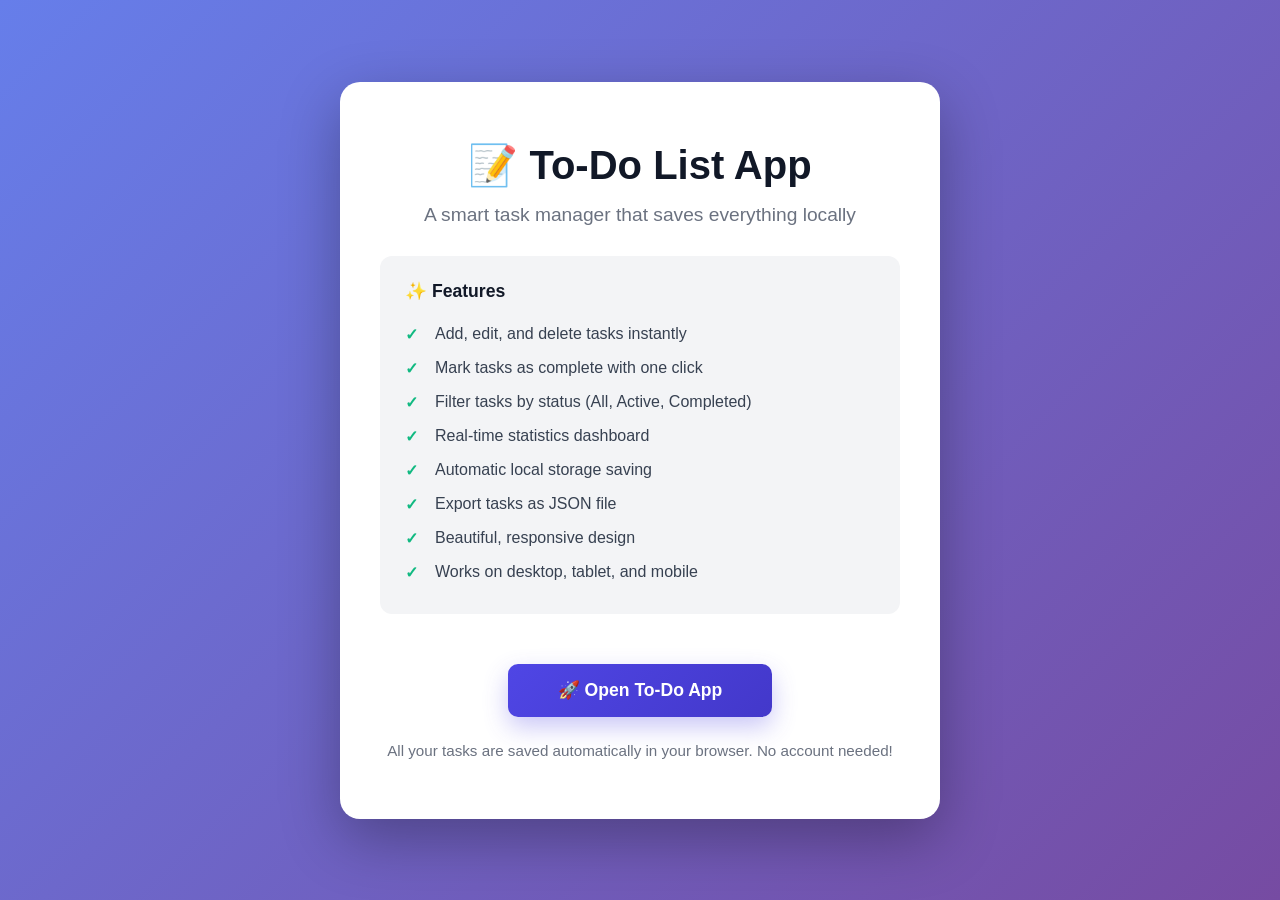
==== commit d38728d8: "Configure gh-pages with landing page and todo app" ====
--- a/index.html
+++ b/index.html
@@ -3,69 +3,162 @@
 <head>
     <meta charset="UTF-8">
     <meta name="viewport" content="width=device-width, initial-scale=1.0">
-    <title>To-Do List Application</title>
-    <link rel="stylesheet" href="styles.css">
+    <title>To-Do List App - Task Manager with Local Storage</title>
+    <style>
+        * {
+            margin: 0;
+            padding: 0;
+            box-sizing: border-box;
+        }
+        
+        body {
+            font-family: -apple-system, BlinkMacSystemFont, 'Segoe UI', 'Roboto', sans-serif;
+            background: linear-gradient(135deg, #667eea 0%, #764ba2 100%);
+            min-height: 100vh;
+            display: flex;
+            align-items: center;
+            justify-content: center;
+            padding: 20px;
+        }
+        
+        .container {
+            background: white;
+            border-radius: 20px;
+            padding: 60px 40px;
+            max-width: 600px;
+            width: 100%;
+            box-shadow: 0 20px 60px rgba(0, 0, 0, 0.3);
+            text-align: center;
+            animation: slideUp 0.6s ease;
+        }
+        
+        h1 {
+            color: #111827;
+            font-size: 2.5rem;
+            margin-bottom: 15px;
+        }
+        
+        .subtitle {
+            color: #6b7280;
+            font-size: 1.2rem;
+            margin-bottom: 30px;
+            font-weight: 300;
+        }
+        
+        .features {
+            background: #f3f4f6;
+            padding: 25px;
+            border-radius: 12px;
+            margin: 30px 0;
+            text-align: left;
+        }
+        
+        .features h3 {
+            color: #111827;
+            margin-bottom: 15px;
+            font-size: 1.1rem;
+        }
+        
+        .features ul {
+            list-style: none;
+        }
+        
+        .features li {
+            color: #374151;
+            padding: 8px 0;
+            padding-left: 30px;
+            position: relative;
+        }
+        
+        .features li:before {
+            content: "✓";
+            position: absolute;
+            left: 0;
+            color: #10b981;
+            font-weight: bold;
+        }
+        
+        .cta-button {
+            display: inline-block;
+            padding: 16px 50px;
+            background: linear-gradient(135deg, #4f46e5, #4338ca);
+            color: white;
+            text-decoration: none;
+            border-radius: 10px;
+            font-size: 1.1rem;
+            font-weight: 600;
+            transition: all 0.3s ease;
+            box-shadow: 0 10px 25px rgba(79, 70, 229, 0.3);
+            border: none;
+            cursor: pointer;
+            margin-top: 20px;
+        }
+        
+        .cta-button:hover {
+            transform: translateY(-2px);
+            box-shadow: 0 15px 35px rgba(79, 70, 229, 0.4);
+        }
+        
+        .app-link {
+            display: inline-block;
+            margin-top: 15px;
+        }
+        
+        @keyframes slideUp {
+            from {
+                opacity: 0;
+                transform: translateY(30px);
+            }
+            to {
+                opacity: 1;
+                transform: translateY(0);
+            }
+        }
+        
+        @media (max-width: 600px) {
+            .container {
+                padding: 40px 20px;
+            }
+            
+            h1 {
+                font-size: 1.8rem;
+            }
+            
+            .subtitle {
+                font-size: 1rem;
+            }
+            
+            .cta-button {
+                display: block;
+                width: 100%;
+            }
+        }
+    </style>
 </head>
 <body>
     <div class="container">
-        <!-- Header -->
-        <header class="header">
-            <h1>📝 My To-Do List</h1>
-            <p class="subtitle">Stay organized and productive</p>
-        </header>
-
-        <!-- Input Section -->
-        <div class="input-section">
-            <div class="input-wrapper">
-                <input 
-                    type="text" 
-                    id="todoInput" 
-                    class="todo-input" 
-                    placeholder="Add a new task..."
-                    autocomplete="off"
-                >
-                <button id="addBtn" class="add-btn">Add Task</button>
-            </div>
-            <div class="quick-filters">
-                <button class="filter-btn active" data-filter="all">All</button>
-                <button class="filter-btn" data-filter="active">Active</button>
-                <button class="filter-btn" data-filter="completed">Completed</button>
-            </div>
+        <h1>📝 To-Do List App</h1>
+        <p class="subtitle">A smart task manager that saves everything locally</p>
+        
+        <div class="features">
+            <h3>✨ Features</h3>
+            <ul>
+                <li>Add, edit, and delete tasks instantly</li>
+                <li>Mark tasks as complete with one click</li>
+                <li>Filter tasks by status (All, Active, Completed)</li>
+                <li>Real-time statistics dashboard</li>
+                <li>Automatic local storage saving</li>
+                <li>Export tasks as JSON file</li>
+                <li>Beautiful, responsive design</li>
+                <li>Works on desktop, tablet, and mobile</li>
+            </ul>
         </div>
-
-        <!-- Stats Section -->
-        <div class="stats-section">
-            <div class="stat">
-                <span class="stat-label">Total Tasks</span>
-                <span class="stat-value" id="totalCount">0</span>
-            </div>
-            <div class="stat">
-                <span class="stat-label">Active</span>
-                <span class="stat-value" id="activeCount">0</span>
-            </div>
-            <div class="stat">
-                <span class="stat-label">Completed</span>
-                <span class="stat-value" id="completedCount">0</span>
-            </div>
-        </div>
-
-        <!-- Todo List -->
-        <section class="todos-section">
-            <div id="todoList" class="todo-list">
-                <div class="empty-state">
-                    <p>✨ No tasks yet. Add one to get started!</p>
-                </div>
-            </div>
-        </section>
-
-        <!-- Action Buttons -->
-        <div class="action-buttons">
-            <button id="clearCompletedBtn" class="action-btn danger-btn">Clear Completed</button>
-            <button id="clearAllBtn" class="action-btn danger-btn">Clear All</button>
-            <button id="exportBtn" class="action-btn export-btn">Export Tasks</button>
-        </div>
+        
+        <a href="todo/index.html" class="cta-button">🚀 Open To-Do App</a>
+        
+        <p style="color: #6b7280; margin-top: 25px; font-size: 0.95rem;">
+            All your tasks are saved automatically in your browser. No account needed!
+        </p>
     </div>
-
-    <script src="app.js"></script>
 </body>
 </html>
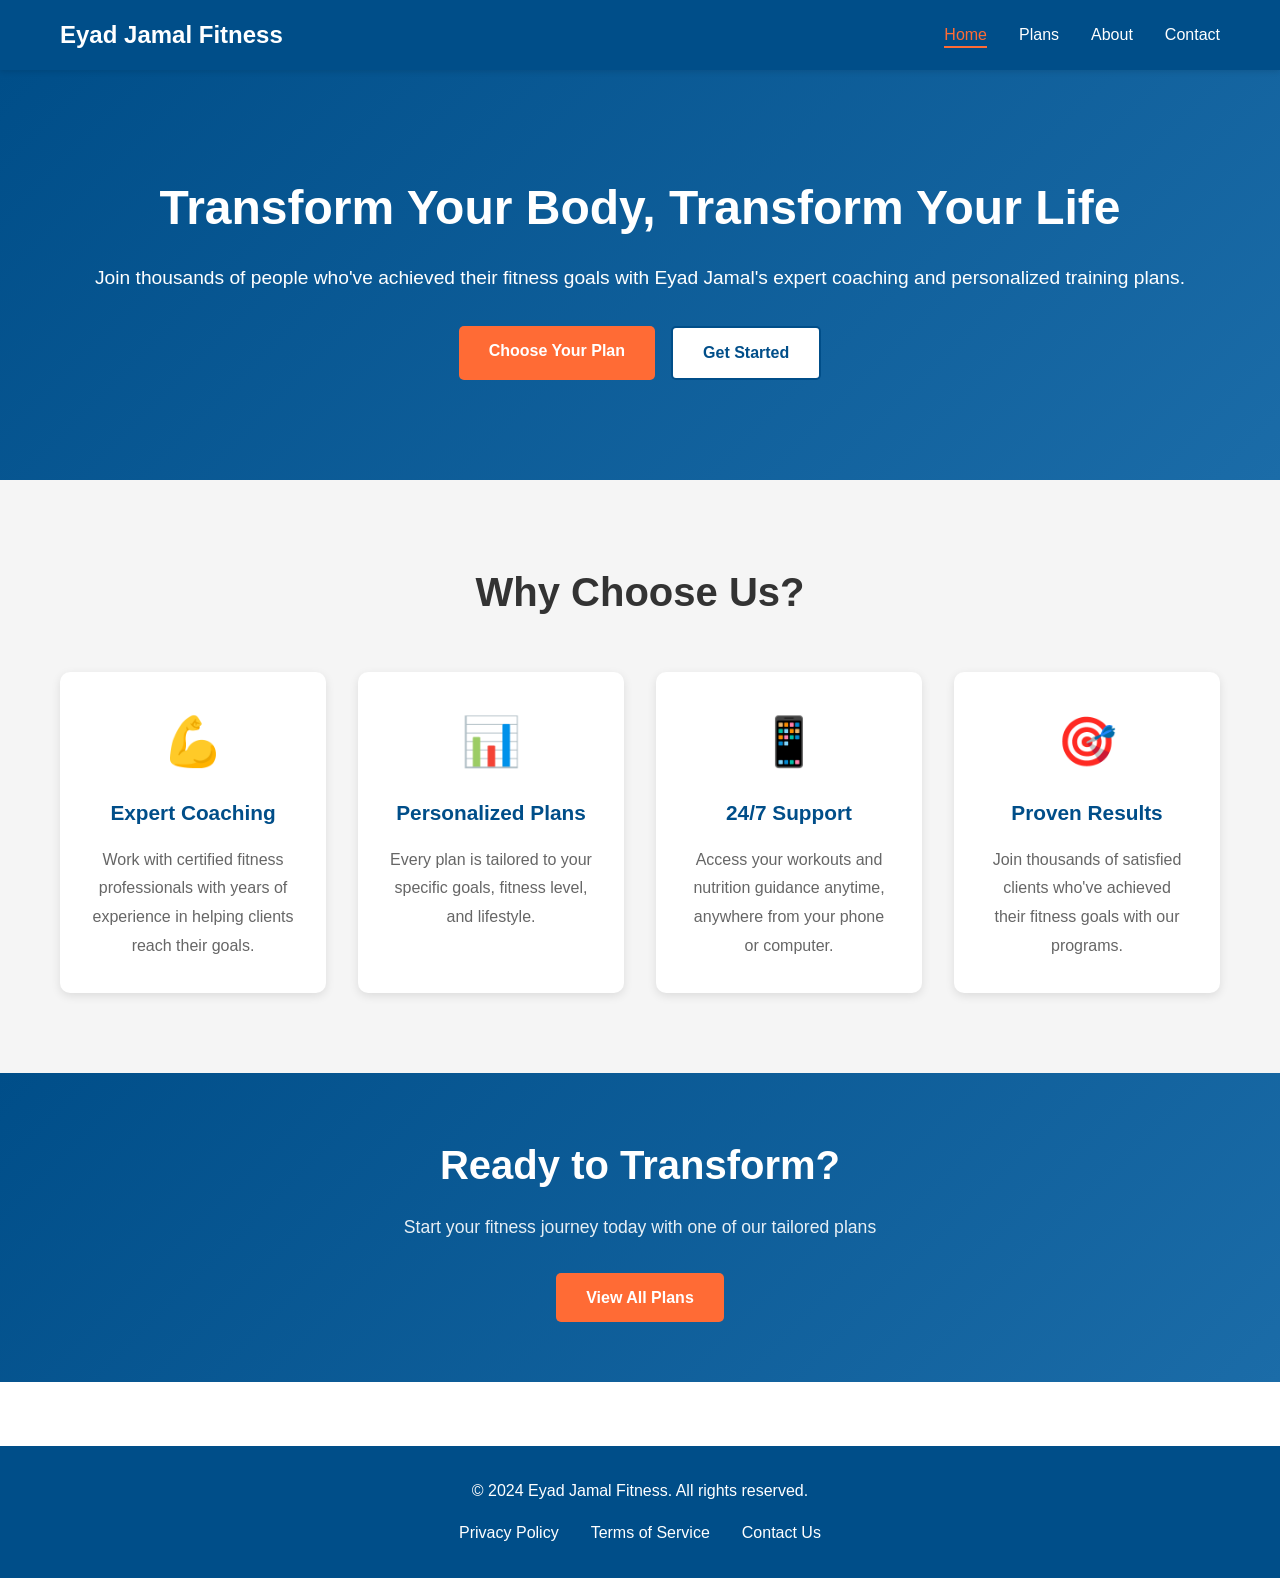
==== commit 294a2175: "Deploy complete Eyad Jamal Fitness gym website to GitHub Pages" ====
--- a/index.html
+++ b/index.html
@@ -3,162 +3,89 @@
 <head>
     <meta charset="UTF-8">
     <meta name="viewport" content="width=device-width, initial-scale=1.0">
-    <title>To-Do List App - Task Manager with Local Storage</title>
-    <style>
-        * {
-            margin: 0;
-            padding: 0;
-            box-sizing: border-box;
-        }
-        
-        body {
-            font-family: -apple-system, BlinkMacSystemFont, 'Segoe UI', 'Roboto', sans-serif;
-            background: linear-gradient(135deg, #667eea 0%, #764ba2 100%);
-            min-height: 100vh;
-            display: flex;
-            align-items: center;
-            justify-content: center;
-            padding: 20px;
-        }
-        
-        .container {
-            background: white;
-            border-radius: 20px;
-            padding: 60px 40px;
-            max-width: 600px;
-            width: 100%;
-            box-shadow: 0 20px 60px rgba(0, 0, 0, 0.3);
-            text-align: center;
-            animation: slideUp 0.6s ease;
-        }
-        
-        h1 {
-            color: #111827;
-            font-size: 2.5rem;
-            margin-bottom: 15px;
-        }
-        
-        .subtitle {
-            color: #6b7280;
-            font-size: 1.2rem;
-            margin-bottom: 30px;
-            font-weight: 300;
-        }
-        
-        .features {
-            background: #f3f4f6;
-            padding: 25px;
-            border-radius: 12px;
-            margin: 30px 0;
-            text-align: left;
-        }
-        
-        .features h3 {
-            color: #111827;
-            margin-bottom: 15px;
-            font-size: 1.1rem;
-        }
-        
-        .features ul {
-            list-style: none;
-        }
-        
-        .features li {
-            color: #374151;
-            padding: 8px 0;
-            padding-left: 30px;
-            position: relative;
-        }
-        
-        .features li:before {
-            content: "✓";
-            position: absolute;
-            left: 0;
-            color: #10b981;
-            font-weight: bold;
-        }
-        
-        .cta-button {
-            display: inline-block;
-            padding: 16px 50px;
-            background: linear-gradient(135deg, #4f46e5, #4338ca);
-            color: white;
-            text-decoration: none;
-            border-radius: 10px;
-            font-size: 1.1rem;
-            font-weight: 600;
-            transition: all 0.3s ease;
-            box-shadow: 0 10px 25px rgba(79, 70, 229, 0.3);
-            border: none;
-            cursor: pointer;
-            margin-top: 20px;
-        }
-        
-        .cta-button:hover {
-            transform: translateY(-2px);
-            box-shadow: 0 15px 35px rgba(79, 70, 229, 0.4);
-        }
-        
-        .app-link {
-            display: inline-block;
-            margin-top: 15px;
-        }
-        
-        @keyframes slideUp {
-            from {
-                opacity: 0;
-                transform: translateY(30px);
-            }
-            to {
-                opacity: 1;
-                transform: translateY(0);
-            }
-        }
-        
-        @media (max-width: 600px) {
-            .container {
-                padding: 40px 20px;
-            }
-            
-            h1 {
-                font-size: 1.8rem;
-            }
-            
-            .subtitle {
-                font-size: 1rem;
-            }
-            
-            .cta-button {
-                display: block;
-                width: 100%;
-            }
-        }
-    </style>
+    <title>Eyad Jamal Fitness - Transform Your Body, Transform Your Life</title>
+    <link rel="stylesheet" href="styles.css">
 </head>
 <body>
-    <div class="container">
-        <h1>📝 To-Do List App</h1>
-        <p class="subtitle">A smart task manager that saves everything locally</p>
-        
-        <div class="features">
-            <h3>✨ Features</h3>
-            <ul>
-                <li>Add, edit, and delete tasks instantly</li>
-                <li>Mark tasks as complete with one click</li>
-                <li>Filter tasks by status (All, Active, Completed)</li>
-                <li>Real-time statistics dashboard</li>
-                <li>Automatic local storage saving</li>
-                <li>Export tasks as JSON file</li>
-                <li>Beautiful, responsive design</li>
-                <li>Works on desktop, tablet, and mobile</li>
-            </ul>
+    <!-- Navigation -->
+    <nav class="navbar">
+        <div class="container">
+            <div class="nav-content">
+                <div class="logo">
+                    <h1>Eyad Jamal Fitness</h1>
+                </div>
+                <ul class="nav-links">
+                    <li><a href="index.html" class="active">Home</a></li>
+                    <li><a href="plans.html">Plans</a></li>
+                    <li><a href="about.html">About</a></li>
+                    <li><a href="contact.html">Contact</a></li>
+                </ul>
+            </div>
         </div>
-        
-        <a href="todo/index.html" class="cta-button">🚀 Open To-Do App</a>
-        
-        <p style="color: #6b7280; margin-top: 25px; font-size: 0.95rem;">
-            All your tasks are saved automatically in your browser. No account needed!
-        </p>
-    </div>
+    </nav>
+
+    <!-- Hero Section -->
+    <section class="hero">
+        <div class="container">
+            <div class="hero-content">
+                <h2>Transform Your Body, Transform Your Life</h2>
+                <p>Join thousands of people who've achieved their fitness goals with Eyad Jamal's expert coaching and personalized training plans.</p>
+                <div class="hero-buttons">
+                    <a href="plans.html" class="btn btn-primary">Choose Your Plan</a>
+                    <a href="contact.html" class="btn btn-secondary">Get Started</a>
+                </div>
+            </div>
+        </div>
+    </section>
+
+    <!-- Features Section -->
+    <section class="features">
+        <div class="container">
+            <h2>Why Choose Us?</h2>
+            <div class="features-grid">
+                <div class="feature-card">
+                    <div class="feature-icon">💪</div>
+                    <h3>Expert Coaching</h3>
+                    <p>Work with certified fitness professionals with years of experience in helping clients reach their goals.</p>
+                </div>
+                <div class="feature-card">
+                    <div class="feature-icon">📊</div>
+                    <h3>Personalized Plans</h3>
+                    <p>Every plan is tailored to your specific goals, fitness level, and lifestyle.</p>
+                </div>
+                <div class="feature-card">
+                    <div class="feature-icon">📱</div>
+                    <h3>24/7 Support</h3>
+                    <p>Access your workouts and nutrition guidance anytime, anywhere from your phone or computer.</p>
+                </div>
+                <div class="feature-card">
+                    <div class="feature-icon">🎯</div>
+                    <h3>Proven Results</h3>
+                    <p>Join thousands of satisfied clients who've achieved their fitness goals with our programs.</p>
+                </div>
+            </div>
+        </div>
+    </section>
+
+    <!-- CTA Section -->
+    <section class="cta">
+        <div class="container">
+            <h2>Ready to Transform?</h2>
+            <p>Start your fitness journey today with one of our tailored plans</p>
+            <a href="plans.html" class="btn btn-primary">View All Plans</a>
+        </div>
+    </section>
+
+    <!-- Footer -->
+    <footer class="footer">
+        <div class="container">
+            <p>&copy; 2024 Eyad Jamal Fitness. All rights reserved.</p>
+            <div class="footer-links">
+                <a href="#">Privacy Policy</a>
+                <a href="#">Terms of Service</a>
+                <a href="contact.html">Contact Us</a>
+            </div>
+        </div>
+    </footer>
 </body>
 </html>
--- a/styles.css
+++ b/styles.css
@@ -0,0 +1,754 @@
+/* Global Styles */
+* {
+    margin: 0;
+    padding: 0;
+    box-sizing: border-box;
+}
+
+:root {
+    --primary-color: #FF6B35;
+    --secondary-color: #004E89;
+    --accent-color: #1B6CA8;
+    --text-color: #333;
+    --light-gray: #f5f5f5;
+    --border-color: #ddd;
+    --success-color: #4CAF50;
+}
+
+html {
+    scroll-behavior: smooth;
+}
+
+body {
+    font-family: 'Segoe UI', Tahoma, Geneva, Verdana, sans-serif;
+    line-height: 1.6;
+    color: var(--text-color);
+}
+
+.container {
+    max-width: 1200px;
+    margin: 0 auto;
+    padding: 0 20px;
+}
+
+/* Navigation */
+.navbar {
+    background-color: var(--secondary-color);
+    color: white;
+    padding: 1rem 0;
+    position: sticky;
+    top: 0;
+    z-index: 100;
+    box-shadow: 0 2px 5px rgba(0, 0, 0, 0.1);
+}
+
+.nav-content {
+    display: flex;
+    justify-content: space-between;
+    align-items: center;
+}
+
+.logo h1 {
+    font-size: 1.5rem;
+    font-weight: 700;
+}
+
+.nav-links {
+    display: flex;
+    list-style: none;
+    gap: 2rem;
+}
+
+.nav-links a {
+    color: white;
+    text-decoration: none;
+    font-weight: 500;
+    transition: color 0.3s ease;
+    position: relative;
+}
+
+.nav-links a:hover,
+.nav-links a.active {
+    color: var(--primary-color);
+}
+
+.nav-links a.active::after {
+    content: '';
+    position: absolute;
+    bottom: -5px;
+    left: 0;
+    right: 0;
+    height: 2px;
+    background-color: var(--primary-color);
+}
+
+/* Hero Section */
+.hero {
+    background: linear-gradient(135deg, var(--secondary-color) 0%, var(--accent-color) 100%);
+    color: white;
+    padding: 100px 0;
+    text-align: center;
+}
+
+.hero-content h2 {
+    font-size: 3rem;
+    margin-bottom: 1rem;
+    animation: fadeInDown 0.6s ease;
+}
+
+.hero-content p {
+    font-size: 1.2rem;
+    margin-bottom: 2rem;
+    animation: fadeInUp 0.6s ease;
+}
+
+.hero-buttons {
+    display: flex;
+    gap: 1rem;
+    justify-content: center;
+    flex-wrap: wrap;
+    animation: fadeInUp 0.8s ease;
+}
+
+/* Buttons */
+.btn {
+    padding: 12px 30px;
+    border: none;
+    border-radius: 5px;
+    font-size: 1rem;
+    cursor: pointer;
+    text-decoration: none;
+    display: inline-block;
+    transition: all 0.3s ease;
+    font-weight: 600;
+}
+
+.btn-primary {
+    background-color: var(--primary-color);
+    color: white;
+}
+
+.btn-primary:hover {
+    background-color: #ff5722;
+    transform: translateY(-2px);
+    box-shadow: 0 5px 15px rgba(255, 107, 53, 0.3);
+}
+
+.btn-secondary {
+    background-color: white;
+    color: var(--secondary-color);
+    border: 2px solid var(--secondary-color);
+}
+
+.btn-secondary:hover {
+    background-color: var(--secondary-color);
+    color: white;
+    transform: translateY(-2px);
+}
+
+/* Features Section */
+.features {
+    padding: 80px 0;
+    background-color: var(--light-gray);
+}
+
+.features h2 {
+    text-align: center;
+    font-size: 2.5rem;
+    margin-bottom: 3rem;
+}
+
+.features-grid {
+    display: grid;
+    grid-template-columns: repeat(auto-fit, minmax(250px, 1fr));
+    gap: 2rem;
+}
+
+.feature-card {
+    background: white;
+    padding: 2rem;
+    border-radius: 10px;
+    text-align: center;
+    box-shadow: 0 3px 10px rgba(0, 0, 0, 0.1);
+    transition: transform 0.3s ease, box-shadow 0.3s ease;
+}
+
+.feature-card:hover {
+    transform: translateY(-10px);
+    box-shadow: 0 10px 25px rgba(0, 0, 0, 0.15);
+}
+
+.feature-icon {
+    font-size: 3rem;
+    margin-bottom: 1rem;
+}
+
+.feature-card h3 {
+    font-size: 1.3rem;
+    margin-bottom: 1rem;
+    color: var(--secondary-color);
+}
+
+.feature-card p {
+    color: #666;
+    line-height: 1.8;
+}
+
+/* Plans Section */
+.plans-section {
+    padding: 80px 0;
+}
+
+.plans-section h2 {
+    text-align: center;
+    font-size: 2.5rem;
+    margin-bottom: 3rem;
+}
+
+.plans-grid {
+    display: grid;
+    grid-template-columns: repeat(auto-fit, minmax(280px, 1fr));
+    gap: 2rem;
+}
+
+.plan-card {
+    background: white;
+    border: 2px solid var(--border-color);
+    border-radius: 10px;
+    padding: 2rem;
+    text-align: center;
+    transition: all 0.3s ease;
+    position: relative;
+}
+
+.plan-card:hover {
+    transform: translateY(-10px);
+    box-shadow: 0 10px 30px rgba(0, 0, 0, 0.2);
+}
+
+.plan-card.featured {
+    border-color: var(--primary-color);
+    border-width: 3px;
+    transform: scale(1.05);
+}
+
+.plan-card.featured:hover {
+    transform: scale(1.05) translateY(-10px);
+}
+
+.badge {
+    position: absolute;
+    top: -15px;
+    left: 50%;
+    transform: translateX(-50%);
+    background-color: var(--primary-color);
+    color: white;
+    padding: 5px 15px;
+    border-radius: 20px;
+    font-size: 0.9rem;
+    font-weight: 600;
+}
+
+.plan-header {
+    margin-bottom: 1.5rem;
+}
+
+.plan-header h3 {
+    font-size: 1.5rem;
+    color: var(--secondary-color);
+    margin-bottom: 1rem;
+}
+
+.plan-price {
+    display: flex;
+    align-items: baseline;
+    justify-content: center;
+    gap: 0.5rem;
+}
+
+.price {
+    font-size: 2.5rem;
+    font-weight: 700;
+    color: var(--primary-color);
+}
+
+.period {
+    color: #666;
+    font-size: 1rem;
+}
+
+.plan-description {
+    color: #666;
+    margin-bottom: 1.5rem;
+    min-height: 2.5rem;
+}
+
+.plan-features {
+    list-style: none;
+    margin: 2rem 0;
+    text-align: left;
+}
+
+.plan-features li {
+    padding: 0.7rem 0;
+    border-bottom: 1px solid var(--border-color);
+    color: #666;
+}
+
+.plan-features li:last-child {
+    border-bottom: none;
+}
+
+/* Comparison Table */
+.comparison {
+    padding: 80px 0;
+    background-color: var(--light-gray);
+}
+
+.comparison h2 {
+    text-align: center;
+    font-size: 2.5rem;
+    margin-bottom: 3rem;
+}
+
+.comparison-table {
+    width: 100%;
+    border-collapse: collapse;
+    background: white;
+    border-radius: 10px;
+    overflow: hidden;
+    box-shadow: 0 3px 10px rgba(0, 0, 0, 0.1);
+}
+
+.comparison-table thead {
+    background-color: var(--secondary-color);
+    color: white;
+}
+
+.comparison-table th,
+.comparison-table td {
+    padding: 1.5rem;
+    text-align: center;
+    border-bottom: 1px solid var(--border-color);
+}
+
+.comparison-table th:first-child,
+.comparison-table td:first-child {
+    text-align: left;
+}
+
+.comparison-table tbody tr:hover {
+    background-color: var(--light-gray);
+}
+
+/* About Section */
+.about-section,
+.values {
+    padding: 80px 0;
+}
+
+.values {
+    background-color: var(--light-gray);
+}
+
+.about-content h2,
+.values h2 {
+    font-size: 2.5rem;
+    margin-bottom: 2rem;
+    color: var(--secondary-color);
+}
+
+.about-content p {
+    font-size: 1.1rem;
+    line-height: 1.8;
+    margin-bottom: 1.5rem;
+    color: #555;
+}
+
+.values-grid {
+    display: grid;
+    grid-template-columns: repeat(auto-fit, minmax(250px, 1fr));
+    gap: 2rem;
+}
+
+.value-card {
+    background: white;
+    padding: 2rem;
+    border-radius: 10px;
+    text-align: center;
+    box-shadow: 0 3px 10px rgba(0, 0, 0, 0.1);
+    transition: transform 0.3s ease;
+}
+
+.value-card:hover {
+    transform: translateY(-5px);
+}
+
+.value-card h3 {
+    font-size: 1.3rem;
+    color: var(--primary-color);
+    margin-bottom: 1rem;
+}
+
+.value-card p {
+    color: #666;
+}
+
+/* Stats Section */
+.stats {
+    padding: 80px 0;
+    background: linear-gradient(135deg, var(--secondary-color) 0%, var(--accent-color) 100%);
+    color: white;
+}
+
+.stats h2 {
+    text-align: center;
+    font-size: 2.5rem;
+    margin-bottom: 3rem;
+}
+
+.stats-grid {
+    display: grid;
+    grid-template-columns: repeat(auto-fit, minmax(200px, 1fr));
+    gap: 2rem;
+    text-align: center;
+}
+
+.stat-card h3 {
+    font-size: 2.5rem;
+    margin-bottom: 0.5rem;
+}
+
+.stat-card p {
+    font-size: 1.1rem;
+    opacity: 0.9;
+}
+
+/* Testimonials Section */
+.testimonials {
+    padding: 80px 0;
+    background-color: var(--light-gray);
+}
+
+.testimonials h2 {
+    text-align: center;
+    font-size: 2.5rem;
+    margin-bottom: 3rem;
+}
+
+.testimonials-grid {
+    display: grid;
+    grid-template-columns: repeat(auto-fit, minmax(300px, 1fr));
+    gap: 2rem;
+}
+
+.testimonial-card {
+    background: white;
+    padding: 2rem;
+    border-radius: 10px;
+    box-shadow: 0 3px 10px rgba(0, 0, 0, 0.1);
+    border-left: 4px solid var(--primary-color);
+}
+
+.testimonial-card p {
+    font-style: italic;
+    color: #666;
+    margin-bottom: 1rem;
+    line-height: 1.8;
+}
+
+.testimonial-card h4 {
+    color: var(--secondary-color);
+    margin-bottom: 0.5rem;
+}
+
+.testimonial-card span {
+    font-size: 0.9rem;
+    color: #999;
+}
+
+/* Contact Section */
+.contact-section {
+    padding: 80px 0;
+}
+
+.contact-content {
+    display: grid;
+    grid-template-columns: 1fr 1fr;
+    gap: 3rem;
+}
+
+.contact-info h2,
+.contact-form h2 {
+    font-size: 1.8rem;
+    color: var(--secondary-color);
+    margin-bottom: 2rem;
+}
+
+.info-item {
+    margin-bottom: 2rem;
+}
+
+.info-item h4 {
+    color: var(--primary-color);
+    margin-bottom: 0.5rem;
+}
+
+.info-item p {
+    color: #666;
+    line-height: 1.8;
+}
+
+.info-item a {
+    color: var(--primary-color);
+    text-decoration: none;
+}
+
+.info-item a:hover {
+    text-decoration: underline;
+}
+
+/* Contact Form */
+.form-group {
+    margin-bottom: 1.5rem;
+}
+
+.form-group label {
+    display: block;
+    margin-bottom: 0.5rem;
+    font-weight: 600;
+    color: var(--secondary-color);
+}
+
+.form-group input,
+.form-group textarea {
+    width: 100%;
+    padding: 0.8rem;
+    border: 1px solid var(--border-color);
+    border-radius: 5px;
+    font-family: inherit;
+    font-size: 1rem;
+    transition: border-color 0.3s ease;
+}
+
+.form-group input:focus,
+.form-group textarea:focus {
+    outline: none;
+    border-color: var(--primary-color);
+    box-shadow: 0 0 5px rgba(255, 107, 53, 0.3);
+}
+
+/* FAQ Section */
+.faq {
+    padding: 80px 0;
+    background-color: var(--light-gray);
+}
+
+.faq h2 {
+    text-align: center;
+    font-size: 2.5rem;
+    margin-bottom: 3rem;
+}
+
+.faq-grid {
+    display: grid;
+    grid-template-columns: repeat(auto-fit, minmax(300px, 1fr));
+    gap: 2rem;
+}
+
+.faq-item {
+    background: white;
+    padding: 2rem;
+    border-radius: 10px;
+    box-shadow: 0 3px 10px rgba(0, 0, 0, 0.1);
+}
+
+.faq-item h4 {
+    color: var(--primary-color);
+    margin-bottom: 1rem;
+    font-size: 1.1rem;
+}
+
+.faq-item p {
+    color: #666;
+    line-height: 1.8;
+}
+
+/* CTA Section */
+.cta {
+    background: linear-gradient(135deg, var(--secondary-color) 0%, var(--accent-color) 100%);
+    color: white;
+    padding: 60px 0;
+    text-align: center;
+}
+
+.cta h2 {
+    font-size: 2.5rem;
+    margin-bottom: 1rem;
+}
+
+.cta p {
+    font-size: 1.1rem;
+    margin-bottom: 2rem;
+    opacity: 0.9;
+}
+
+/* Page Header */
+.page-header {
+    background: linear-gradient(135deg, var(--secondary-color) 0%, var(--accent-color) 100%);
+    color: white;
+    padding: 60px 0;
+    text-align: center;
+}
+
+.page-header h2 {
+    font-size: 2.5rem;
+    margin-bottom: 1rem;
+}
+
+.page-header p {
+    font-size: 1.1rem;
+}
+
+/* Footer */
+.footer {
+    background-color: var(--secondary-color);
+    color: white;
+    text-align: center;
+    padding: 2rem 0;
+    margin-top: 4rem;
+}
+
+.footer-links {
+    margin-top: 1rem;
+    display: flex;
+    justify-content: center;
+    gap: 2rem;
+    flex-wrap: wrap;
+}
+
+.footer-links a {
+    color: white;
+    text-decoration: none;
+    transition: color 0.3s ease;
+}
+
+.footer-links a:hover {
+    color: var(--primary-color);
+}
+
+/* Animations */
+@keyframes fadeInDown {
+    from {
+        opacity: 0;
+        transform: translateY(-30px);
+    }
+    to {
+        opacity: 1;
+        transform: translateY(0);
+    }
+}
+
+@keyframes fadeInUp {
+    from {
+        opacity: 0;
+        transform: translateY(30px);
+    }
+    to {
+        opacity: 1;
+        transform: translateY(0);
+    }
+}
+
+/* Responsive Design */
+@media (max-width: 768px) {
+    .nav-links {
+        gap: 1rem;
+        font-size: 0.9rem;
+    }
+
+    .hero-content h2 {
+        font-size: 2rem;
+    }
+
+    .hero-content p {
+        font-size: 1rem;
+    }
+
+    .hero-buttons {
+        flex-direction: column;
+        align-items: center;
+    }
+
+    .hero-buttons .btn {
+        width: 100%;
+        max-width: 300px;
+    }
+
+    .features h2,
+    .plans-section h2,
+    .comparison h2,
+    .values h2,
+    .stats h2,
+    .testimonials h2,
+    .faq h2,
+    .cta h2,
+    .page-header h2 {
+        font-size: 1.8rem;
+    }
+
+    .contact-content {
+        grid-template-columns: 1fr;
+    }
+
+    .comparison-table th,
+    .comparison-table td {
+        padding: 1rem;
+        font-size: 0.9rem;
+    }
+
+    .plan-card.featured {
+        transform: scale(1);
+    }
+
+    .plan-card.featured:hover {
+        transform: translateY(-10px);
+    }
+}
+
+@media (max-width: 480px) {
+    .nav-links {
+        gap: 0.5rem;
+        font-size: 0.8rem;
+    }
+
+    .logo h1 {
+        font-size: 1rem;
+    }
+
+    .hero-content h2 {
+        font-size: 1.5rem;
+    }
+
+    .hero-content p {
+        font-size: 0.95rem;
+    }
+
+    .btn {
+        padding: 10px 20px;
+        font-size: 0.9rem;
+    }
+
+    .features-grid,
+    .plans-grid,
+    .values-grid,
+    .stats-grid,
+    .testimonials-grid,
+    .faq-grid {
+        grid-template-columns: 1fr;
+    }
+
+    .price {
+        font-size: 2rem;
+    }
+}
